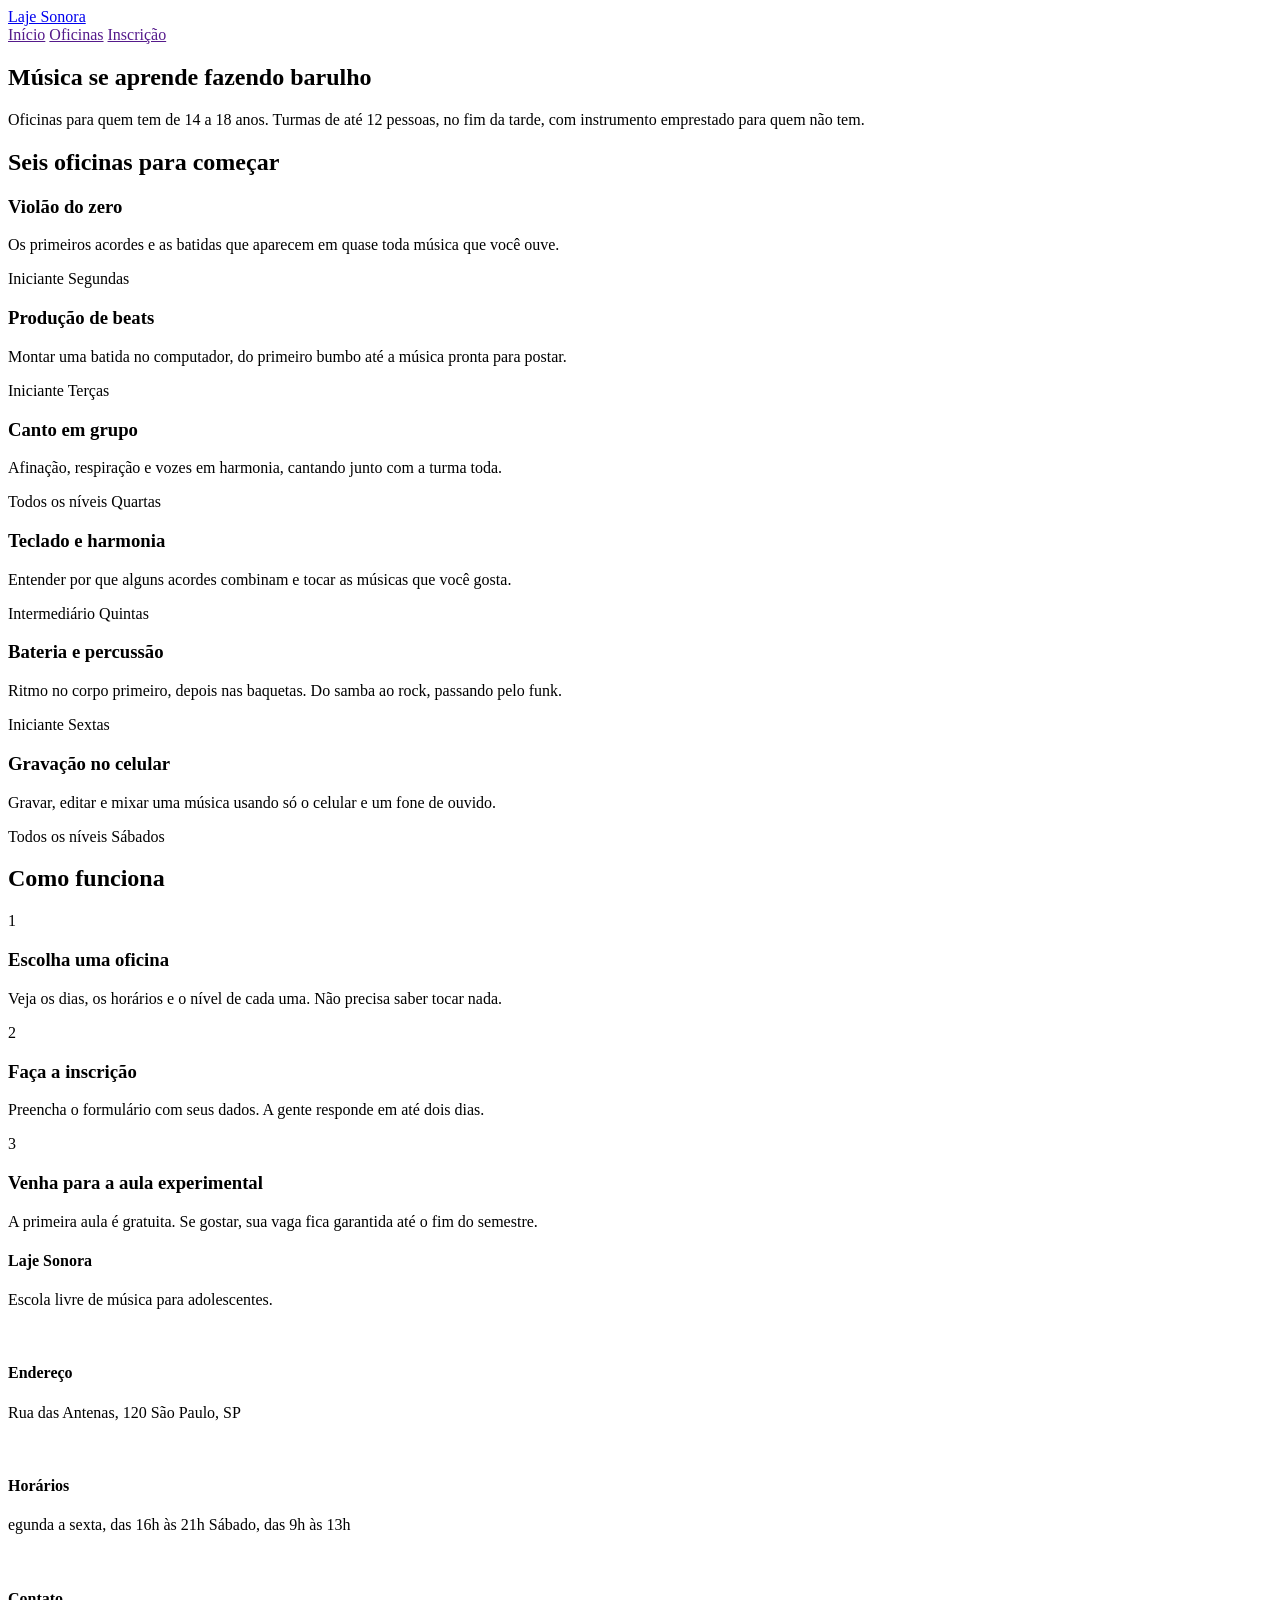
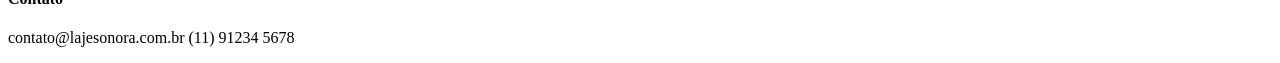
==== index.html @ 1c62aa04 "Initial commit" ====
<!DOCTYPE html>
<html lang="pt-br">
<head>
    <meta charset="UTF-8">
    <meta name="viewport" content="width=], initial-scale=1.0">
    <title>Laje Sonora</title>
    <link rel="stylesheet" href="index.css">
    <link rel="preconnect" href="https://fonts.googleapis.com">
    <link rel="preconnect" href="https://fonts.gstatic.com" crossorigin>
    <link href="https://fonts.googleapis.com/css2?family=Archivo:ital,wght@0,100..900;1,100..900&display=swap" rel="stylesheet">
    <link rel="preconnect" href="https://fonts.googleapis.com">
    <link rel="preconnect" href="https://fonts.gstatic.com" crossorigin>
    <link href="https://fonts.googleapis.com/css2?family=Big+Shoulders:opsz,wght@10..72,100..900&display=swap" rel="stylesheet">
</head>
<body>
    <header class="conteudo topo">
    <a href="index.html" class="logo">Laje Sonora</a>
    <nav class="menu">
        <a href="" class="atual">Início</a>
        <a href="">Oficinas</a>
        <a href="">Inscrição</a>
    </nav>
    </header>

    <main>
      
        <section class="conteudo cartazes">

            <div class="cartaz cartaz-principal">
                <h1>Música se aprende fazendo barulho</h1>
            </div>
            <div class="cartaz cartaz-lateral">
                <p>Oficinas para quem tem de 14 a 18 anos. Turmas de até 12 pessoas, no fim da tarde, com instrumento emprestado para quem não tem.</p>
                <a href="oficinas.html" class="botao"></a>
            </div>
    
        </section>


        <section class="conteudo secao">

            <h2 class="titulo-secao"> Seis oficinas para começar</h2>

            <div class="cards">
            <article>
                <div class="foto foto-azul">
    
                </div>
                <div class="card-texto">
                    <h3>Violão do zero</h3>
                    <p>Os primeiros acordes e as batidas que aparecem em quase toda música que você ouve.</p>
                    <div class="card-info">
                        <span>Iniciante</span>
                        <span>Segundas</span>
                    </div>
                </div>
            </article>
            <article>
                <div class="foto-amarela">
    
                </div>
                <div class="card-texto">
                    <h3>Produção de beats</h3>
                    <p>Montar uma batida no computador, do primeiro bumbo até a música pronta para postar.</p>
                    <div class="card-info">
                        <span>Iniciante</span>
                        <span>Terças</span>
                    </div>
                </div>
            </article>
            <article>
                <div class="foto-tinta">
    
                </div>
                <div class="card-texto">
                    <h3>Canto em grupo</h3>
                    <p>Afinação, respiração e vozes em harmonia, cantando junto com a turma toda.</p>
                    <div class="card-info">
                        <span>Todos os níveis</span>
                        <span>Quartas</span>
                    </div>
                </div>
            </article>
            <article>
                <div class="foto-tinta">
    
                </div>
                <div class="foto">
                    <h3>Teclado e harmonia</h3>
                    <p>Entender por que alguns acordes combinam e tocar as músicas que você gosta.</p>
                    <div class="card-info">
                        <span>Intermediário</span>
                        <span>Quintas</span>
                    </div>
                </div>
            </article>
            <article>
                <div class="foto-tinta">
    
                </div>
                <div class="foto-azul">
                    <h3>Bateria e percussão</h3>
                    <p>Ritmo no corpo primeiro, depois nas baquetas. Do samba ao rock, passando pelo funk.</p>
                    <div class="card-info">
                        <span>Iniciante</span>
                        <span>Sextas</span>
                    </div>
                </div>
            </article>
            <article>
                <div class="foto-amarela">
    
                </div>
                <div class="foto">
                    <h3>Gravação no celular</h3>
                    <p>Gravar, editar e mixar uma música usando só o celular e um fone de ouvido.</p>
                    <div class="card-info">
                        <span>Todos os níveis</span>
                        <span>Sábados</span>
                    </div>
                </div>
            </article>
            </div>
        </section >
            
        <section class="conteudo secao">

            <h2 class="titulo-secao">Como funciona</h2>

            <div class="passos">

                <div class="passo">
                    <p class="passo-numero">1</p>
                    <h3>Escolha uma oficina</h3>
                    <p>Veja os dias, os horários e o nível de cada uma. Não precisa saber tocar nada.</p>
                </div>

                <div class="passo">
                    <p class="passo-numero">2</p>
                    <h3>Faça a inscrição</h3>
                    <p>Preencha o formulário com seus dados. A gente responde em até dois dias.</p>
                </div>

                <div class="passo">
                    <p class="passo-numero">3</p>
                    <h3>Venha para a aula experimental</h3>
                    <p>A primeira aula é gratuita. Se gostar, sua vaga fica garantida até o fim do semestre.</p>
                </div>
            </div>
        </section>
    </main>

    <footer class="rodape">
        <div class="conteudo rodape-colunas">
            <div class="rodape-coluna">
                <h4>Laje Sonora</h4>
                <p>Escola livre de música para adolescentes.</p>
            </div>
<br>
            <div class="rodape-coluna">
                <h4>Endereço</h4>
                <p>Rua das Antenas, 120
                    São Paulo, SP
                </p>
            </div>
<br>
            <div class="rodape-coluna">
                <h4>Horários</h4>
                <p>egunda a sexta, das 16h às 21h
                    Sábado, das 9h às 13h
                </p>
            </div>
<br>
            <div class="rodape-coluna">
                <h4>Contato</h4>
                <p>contato@lajesonora.com.br
                    (11) 91234 5678
                </p>
            </div>
        </div>
    </footer>
</body>
</html>
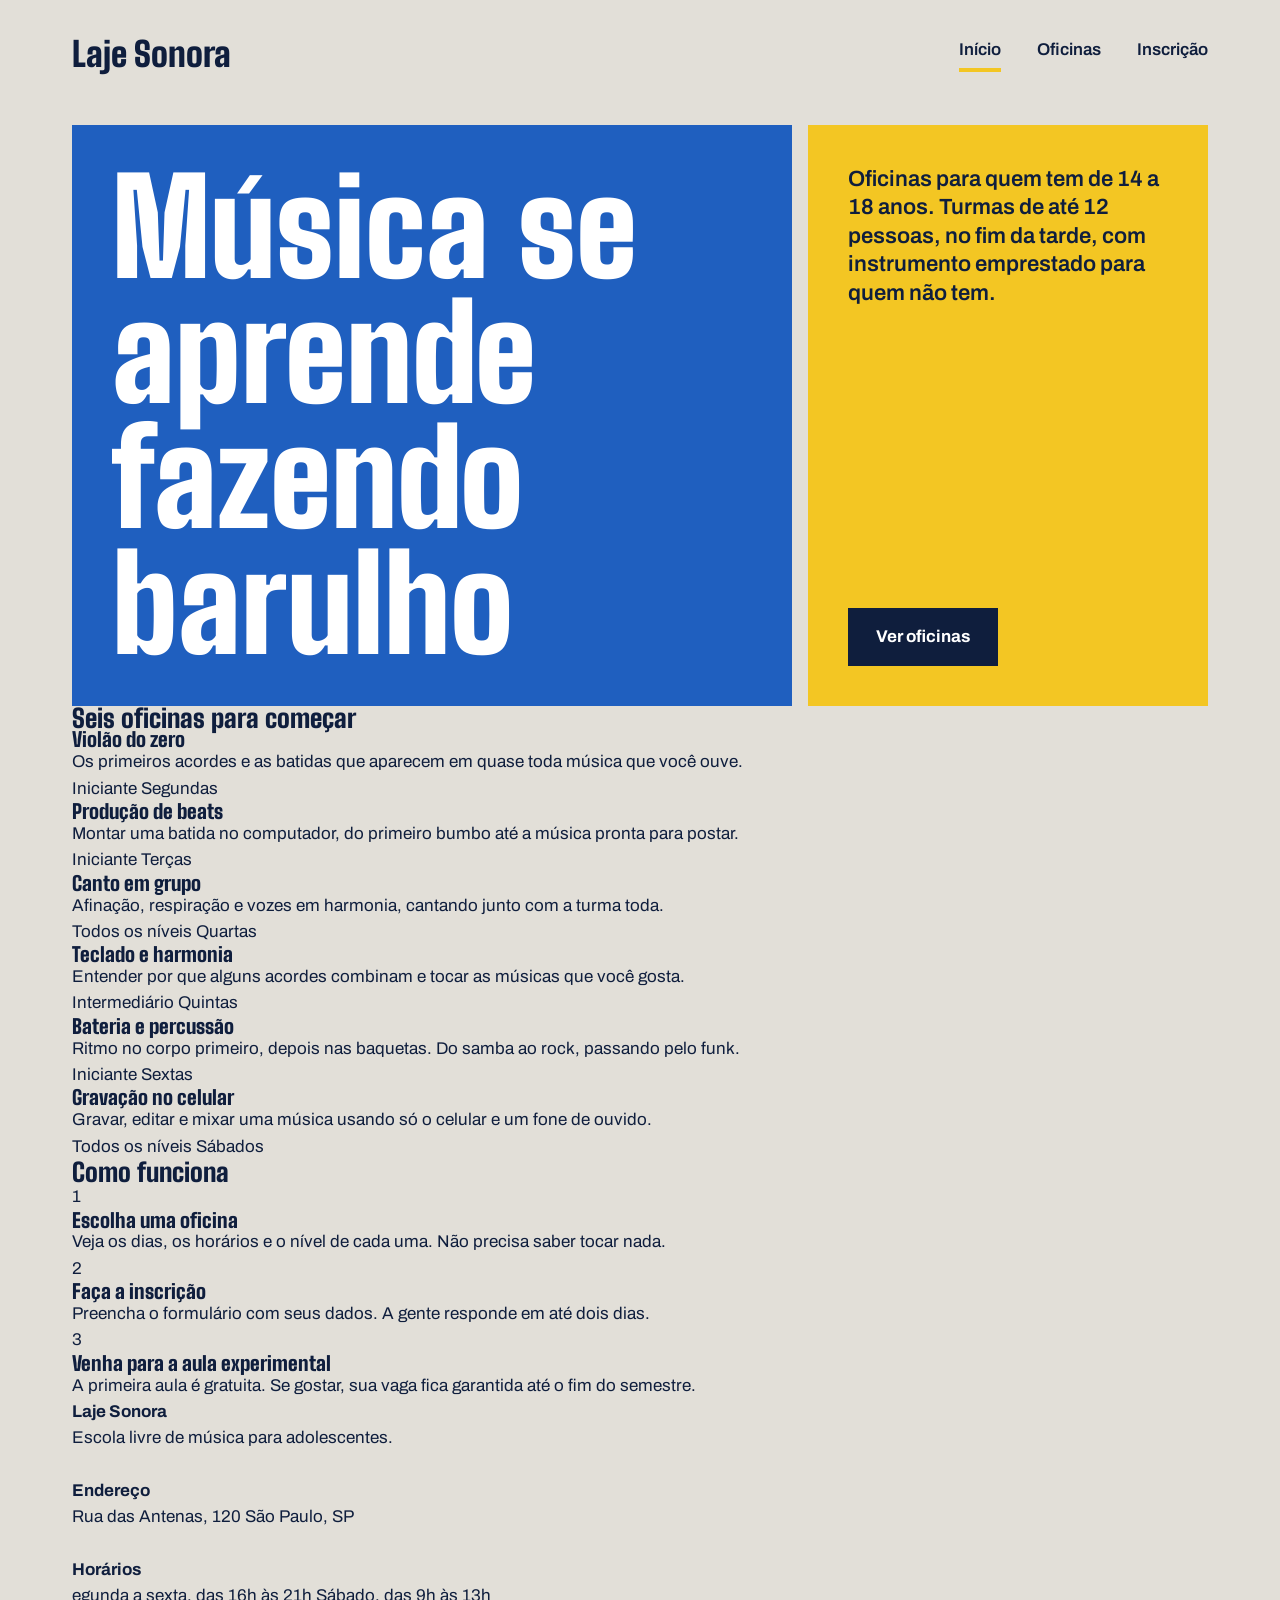
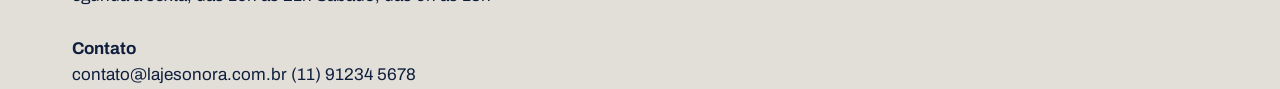
==== commit 70fbf752: "Cartazes do topo" ====
--- a/index.html
+++ b/index.html
@@ -31,7 +31,7 @@
             </div>
             <div class="cartaz cartaz-lateral">
                 <p>Oficinas para quem tem de 14 a 18 anos. Turmas de até 12 pessoas, no fim da tarde, com instrumento emprestado para quem não tem.</p>
-                <a href="oficinas.html" class="botao"></a>
+                <a href="oficinas.html" class="botao">Ver oficinas</a>
             </div>
     
         </section>
--- a/index.css
+++ b/index.css
@@ -0,0 +1,127 @@
+*{
+    margin: 0;
+    padding: 0;
+    box-sizing: border-box;
+}
+
+:root{
+    --concreto: #E2DFD8;
+    --concreto-escuro: #CBC7BE;
+    --tinta: #0F1E3D;
+    --caixa-dagua: #1F5FBF;
+    --fita: #F3C623;
+    --branco: #FFFFFF;
+
+    --fonte-cartaz: "Big Shoulders", "Arial Narrow", sans-serif;
+    --fonte-texto: "Archivo", Arial, sans-serif;
+}
+
+body{
+    background: var(--concreto);
+    color: var(--tinta);
+    font-family: var(--fonte-texto);
+    font-size: 17px;
+    line-height: 1.55;
+}
+
+a{
+    color: inherit;
+}
+
+h1, h2, h3{
+    font-family: var(--fonte-cartaz);
+    font-weight: 900;
+    line-height: 0.95;
+}
+
+.conteudo{
+    max-width: 1200px;
+    margin-inline: auto;
+    padding-inline: 32px;
+}
+
+.topo{
+    padding-block: 28px;
+    display: flex;
+    justify-content: space-between;
+    align-items: center;
+}
+
+.logo{
+    font-family: var(--fonte-cartaz);
+    font-size: 34px;
+    font-weight: 900;
+    text-decoration: none;
+}
+
+.menu{
+    display: flex;
+    gap: 36px;
+}
+
+.menu a{
+    font-weight: 600;
+    text-decoration: none;
+    padding-bottom: 4px;
+    border-bottom: 4px solid transparent;
+}
+
+.menu a:hover{
+    border-bottom-color: var(--tinta);
+}
+.menu a.atual{
+    border-bottom-color: var(--fita);
+}
+
+.cartazes{
+    margin-top: 16px;
+    display: flex;
+    gap: 16px;
+}
+
+.cartaz{
+    padding: 40px;
+}
+
+.cartaz-principal{
+    background: var(--caixa-dagua);
+    color: var(--branco);
+    flex: 2;
+
+    h1{
+        font-size: 132px;
+        max-width: 9ch;
+    }
+}
+
+.cartaz-lateral{
+    background: var(--fita);
+    flex: 1;
+    display: flex;
+    flex-direction: column;
+    justify-content: space-between;
+    gap: 32px;
+    align-items: flex-start;
+
+    p{
+        font-size: 22px;
+        font-weight: 600;
+        line-height: 1.3;
+    }
+}
+
+.botao{
+    background: var(--tinta);
+    color: var(--branco);
+    font-weight: 700;
+    text-decoration: none;
+    padding: 16px 28px;
+    border: none;
+    font-family: var(--fonte-texto);
+    font-size: 17px;
+    cursor: pointer;
+}
+
+.botao:hover{
+    background: var(--caixa-dagua);
+}
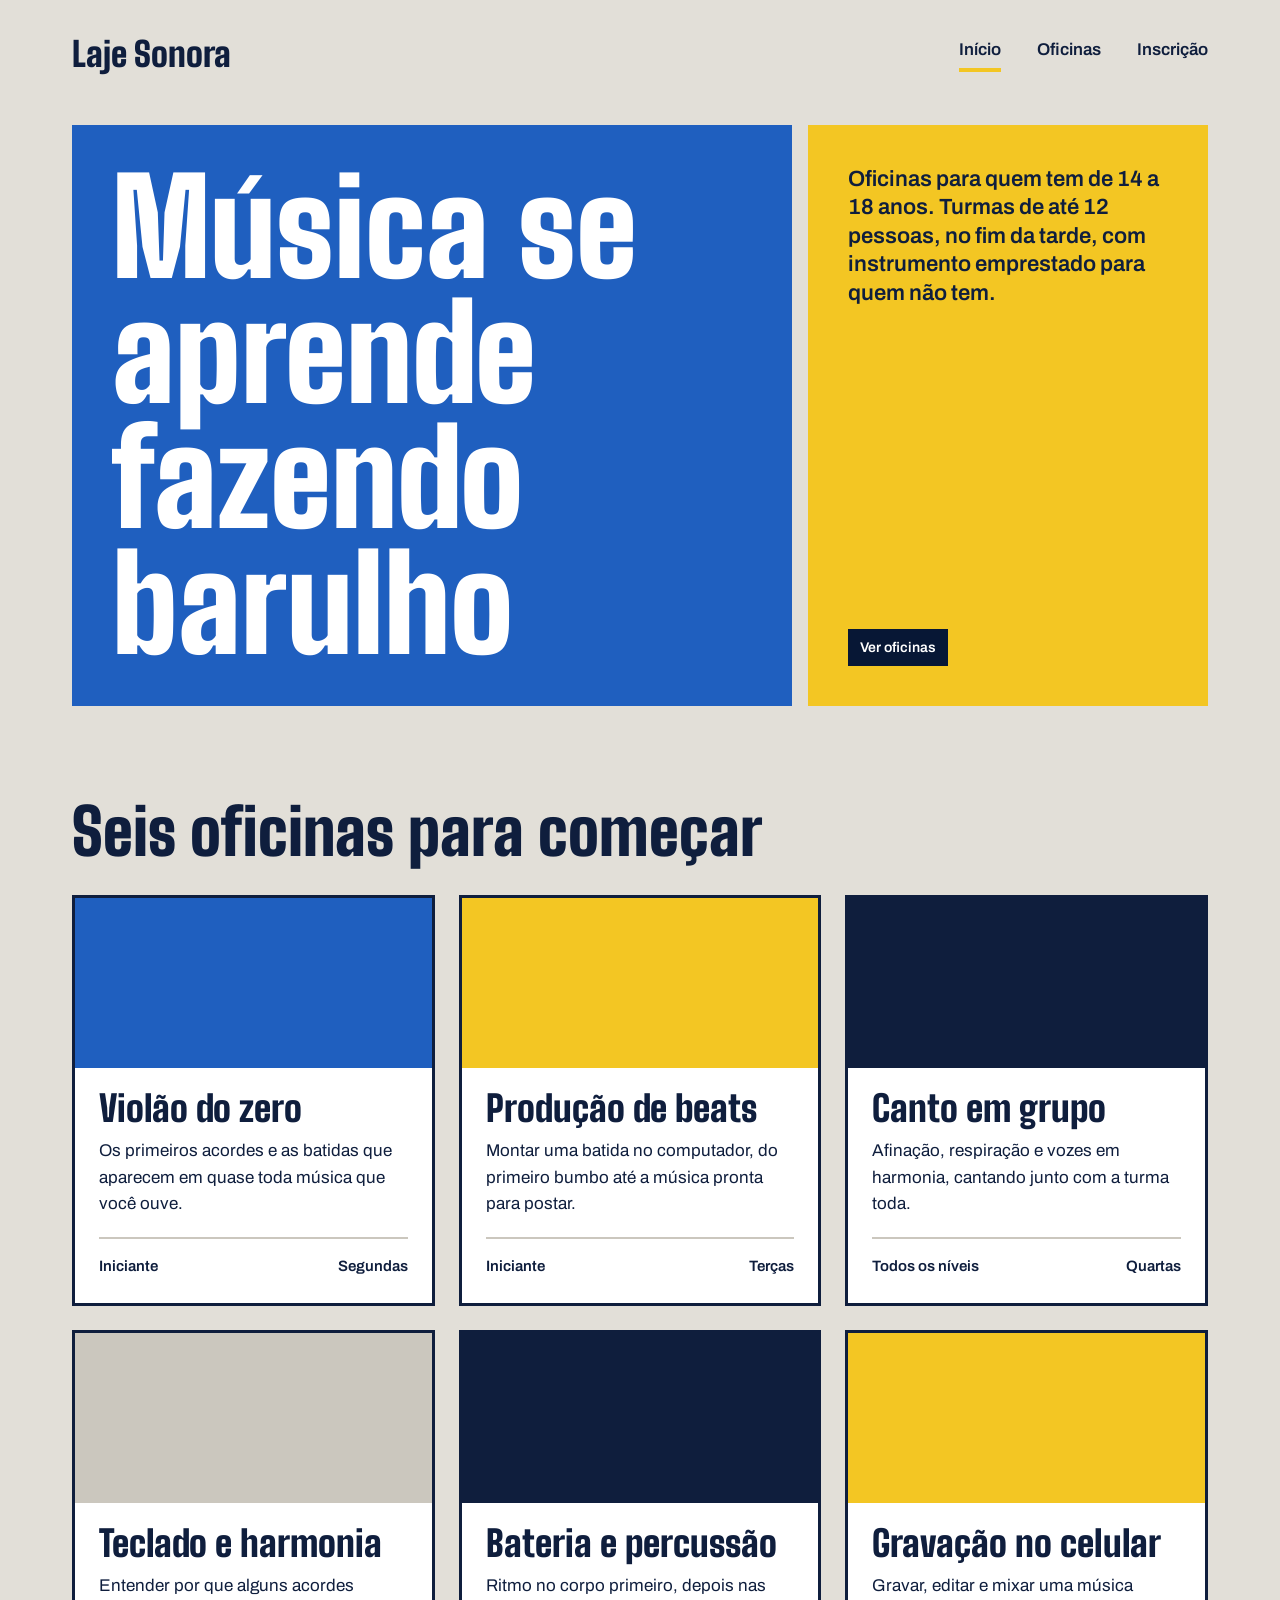
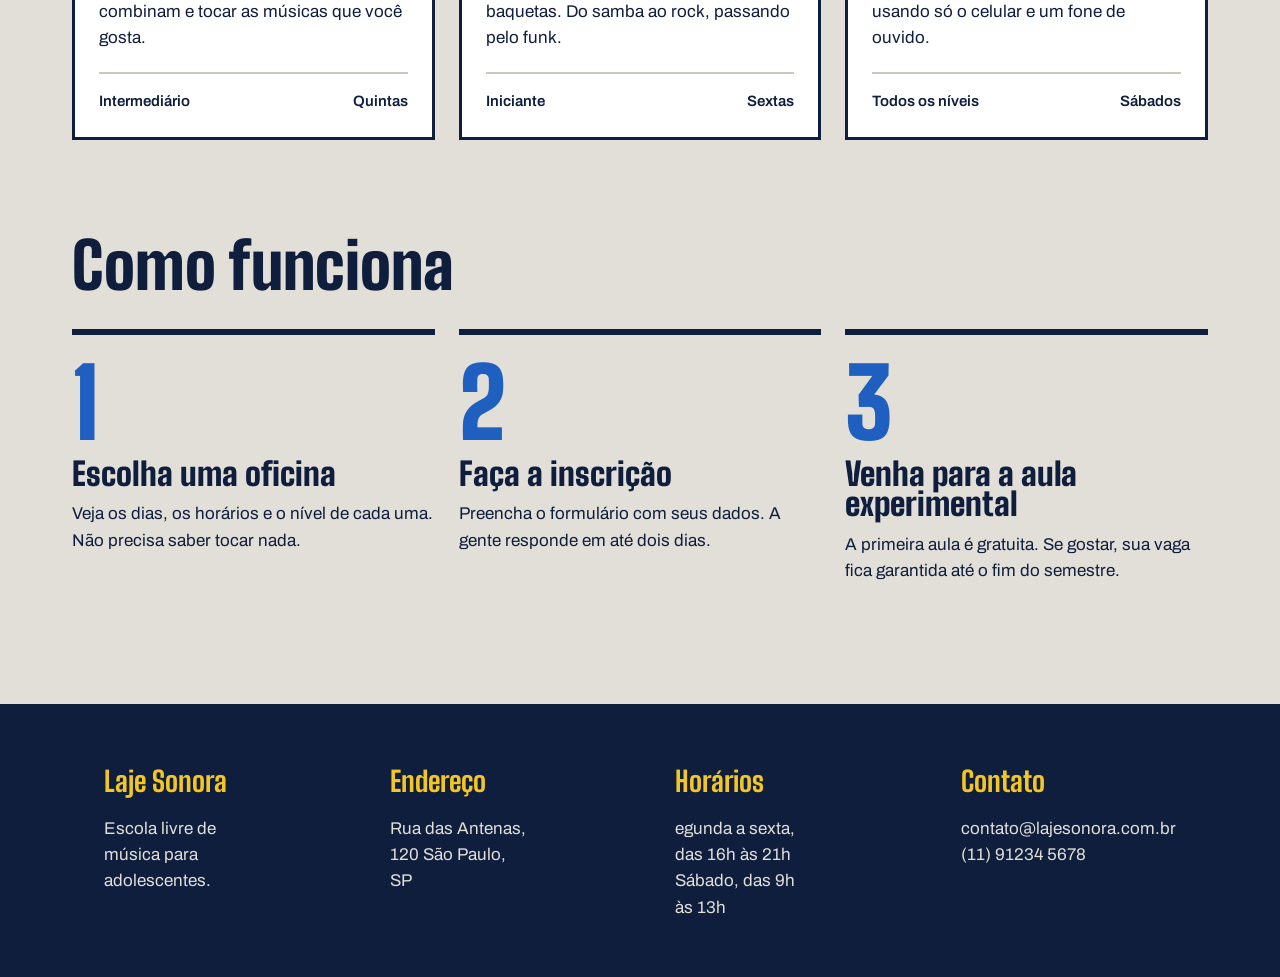
==== commit 9a706dd8: "Página inicial pronta" ====
--- a/index.html
+++ b/index.html
@@ -1,5 +1,6 @@
 <!DOCTYPE html>
 <html lang="pt-br">
+
 <head>
     <meta charset="UTF-8">
     <meta name="viewport" content="width=], initial-scale=1.0">
@@ -7,33 +8,37 @@
     <link rel="stylesheet" href="index.css">
     <link rel="preconnect" href="https://fonts.googleapis.com">
     <link rel="preconnect" href="https://fonts.gstatic.com" crossorigin>
-    <link href="https://fonts.googleapis.com/css2?family=Archivo:ital,wght@0,100..900;1,100..900&display=swap" rel="stylesheet">
+    <link href="https://fonts.googleapis.com/css2?family=Archivo:ital,wght@0,100..900;1,100..900&display=swap"
+        rel="stylesheet">
     <link rel="preconnect" href="https://fonts.googleapis.com">
     <link rel="preconnect" href="https://fonts.gstatic.com" crossorigin>
-    <link href="https://fonts.googleapis.com/css2?family=Big+Shoulders:opsz,wght@10..72,100..900&display=swap" rel="stylesheet">
+    <link href="https://fonts.googleapis.com/css2?family=Big+Shoulders:opsz,wght@10..72,100..900&display=swap"
+        rel="stylesheet">
 </head>
+
 <body>
     <header class="conteudo topo">
-    <a href="index.html" class="logo">Laje Sonora</a>
-    <nav class="menu">
-        <a href="" class="atual">Início</a>
-        <a href="">Oficinas</a>
-        <a href="">Inscrição</a>
-    </nav>
+        <a href="index.html" class="logo">Laje Sonora</a>
+        <nav class="menu">
+            <a href="" class="atual">Início</a>
+            <a href="">Oficinas</a>
+            <a href="">Inscrição</a>
+        </nav>
     </header>
 
     <main>
-      
+
         <section class="conteudo cartazes">
 
             <div class="cartaz cartaz-principal">
                 <h1>Música se aprende fazendo barulho</h1>
             </div>
             <div class="cartaz cartaz-lateral">
-                <p>Oficinas para quem tem de 14 a 18 anos. Turmas de até 12 pessoas, no fim da tarde, com instrumento emprestado para quem não tem.</p>
+                <p>Oficinas para quem tem de 14 a 18 anos. Turmas de até 12 pessoas, no fim da tarde, com instrumento
+                    emprestado para quem não tem.</p>
                 <a href="oficinas.html" class="botao">Ver oficinas</a>
             </div>
-    
+
         </section>
 
 
@@ -42,87 +47,87 @@
             <h2 class="titulo-secao"> Seis oficinas para começar</h2>
 
             <div class="cards">
-            <article>
-                <div class="foto foto-azul">
-    
-                </div>
-                <div class="card-texto">
-                    <h3>Violão do zero</h3>
-                    <p>Os primeiros acordes e as batidas que aparecem em quase toda música que você ouve.</p>
-                    <div class="card-info">
-                        <span>Iniciante</span>
-                        <span>Segundas</span>
+                <article class="card">
+                    <div class="foto foto-azul">
+
                     </div>
-                </div>
-            </article>
-            <article>
-                <div class="foto-amarela">
-    
-                </div>
-                <div class="card-texto">
-                    <h3>Produção de beats</h3>
-                    <p>Montar uma batida no computador, do primeiro bumbo até a música pronta para postar.</p>
-                    <div class="card-info">
-                        <span>Iniciante</span>
-                        <span>Terças</span>
+                    <div class="card-texto">
+                        <h3>Violão do zero</h3>
+                        <p>Os primeiros acordes e as batidas que aparecem em quase toda música que você ouve.</p>
+                        <div class="card-info">
+                            <span>Iniciante</span>
+                            <span>Segundas</span>
+                        </div>
                     </div>
-                </div>
-            </article>
-            <article>
-                <div class="foto-tinta">
-    
-                </div>
-                <div class="card-texto">
-                    <h3>Canto em grupo</h3>
-                    <p>Afinação, respiração e vozes em harmonia, cantando junto com a turma toda.</p>
-                    <div class="card-info">
-                        <span>Todos os níveis</span>
-                        <span>Quartas</span>
+                </article>
+                <article class="card">
+                    <div class=" foto foto-amarela">
+
                     </div>
-                </div>
-            </article>
-            <article>
-                <div class="foto-tinta">
-    
-                </div>
-                <div class="foto">
-                    <h3>Teclado e harmonia</h3>
-                    <p>Entender por que alguns acordes combinam e tocar as músicas que você gosta.</p>
-                    <div class="card-info">
-                        <span>Intermediário</span>
-                        <span>Quintas</span>
+                    <div class="card-texto">
+                        <h3>Produção de beats</h3>
+                        <p>Montar uma batida no computador, do primeiro bumbo até a música pronta para postar.</p>
+                        <div class="card-info">
+                            <span>Iniciante</span>
+                            <span>Terças</span>
+                        </div>
                     </div>
-                </div>
-            </article>
-            <article>
-                <div class="foto-tinta">
-    
-                </div>
-                <div class="foto-azul">
-                    <h3>Bateria e percussão</h3>
-                    <p>Ritmo no corpo primeiro, depois nas baquetas. Do samba ao rock, passando pelo funk.</p>
-                    <div class="card-info">
-                        <span>Iniciante</span>
-                        <span>Sextas</span>
+                </article>
+                <article class="card">
+                    <div class=" foto foto-tinta">
+
                     </div>
-                </div>
-            </article>
-            <article>
-                <div class="foto-amarela">
-    
-                </div>
-                <div class="foto">
-                    <h3>Gravação no celular</h3>
-                    <p>Gravar, editar e mixar uma música usando só o celular e um fone de ouvido.</p>
-                    <div class="card-info">
-                        <span>Todos os níveis</span>
-                        <span>Sábados</span>
+                    <div class="card-texto">
+                        <h3>Canto em grupo</h3>
+                        <p>Afinação, respiração e vozes em harmonia, cantando junto com a turma toda.</p>
+                        <div class="card-info">
+                            <span>Todos os níveis</span>
+                            <span>Quartas</span>
+                        </div>
                     </div>
-                </div>
-            </article>
+                </article>
+                <article class="card">
+                    <div class="foto">
+
+                    </div>
+                    <div class="card-texto">
+                        <h3>Teclado e harmonia</h3>
+                        <p>Entender por que alguns acordes combinam e tocar as músicas que você gosta.</p>
+                        <div class="card-info">
+                            <span>Intermediário</span>
+                            <span>Quintas</span>
+                        </div>
+                    </div>
+                </article>
+                <article class="card">
+                    <div class=" foto foto-tinta">
+
+                    </div>
+                    <div class="card-texto">
+                        <h3>Bateria e percussão</h3>
+                        <p>Ritmo no corpo primeiro, depois nas baquetas. Do samba ao rock, passando pelo funk.</p>
+                        <div class="card-info">
+                            <span>Iniciante</span>
+                            <span>Sextas</span>
+                        </div>
+                    </div>
+                </article>
+                <article class="card">
+                    <div class="foto foto-amarela">
+
+                    </div>
+                    <div class="card-texto">
+                        <h3>Gravação no celular</h3>
+                        <p>Gravar, editar e mixar uma música usando só o celular e um fone de ouvido.</p>
+                        <div class="card-info">
+                            <span>Todos os níveis</span>
+                            <span>Sábados</span>
+                        </div>
+                    </div>
+                </article>
             </div>
-        </section >
-            
+        </section>
+
         <section class="conteudo secao">
 
             <h2 class="titulo-secao">Como funciona</h2>
@@ -152,26 +157,26 @@
 
     <footer class="rodape">
         <div class="conteudo rodape-colunas">
-            <div class="rodape-coluna">
+            <div class="conteudo rodape-coluna">
                 <h4>Laje Sonora</h4>
                 <p>Escola livre de música para adolescentes.</p>
             </div>
-<br>
-            <div class="rodape-coluna">
+            <br>
+            <div class="conteudo rodape-coluna">
                 <h4>Endereço</h4>
                 <p>Rua das Antenas, 120
                     São Paulo, SP
                 </p>
             </div>
-<br>
-            <div class="rodape-coluna">
+            <br>
+            <div class="conteudo rodape-coluna">
                 <h4>Horários</h4>
                 <p>egunda a sexta, das 16h às 21h
                     Sábado, das 9h às 13h
                 </p>
             </div>
-<br>
-            <div class="rodape-coluna">
+            <br>
+            <div class="conteudo rodape-coluna">
                 <h4>Contato</h4>
                 <p>contato@lajesonora.com.br
                     (11) 91234 5678
@@ -180,4 +185,5 @@
         </div>
     </footer>
 </body>
+
 </html>
--- a/index.css
+++ b/index.css
@@ -1,10 +1,10 @@
-*{
+* {
     margin: 0;
     padding: 0;
     box-sizing: border-box;
 }
 
-:root{
+:root {
     --concreto: #E2DFD8;
     --concreto-escuro: #CBC7BE;
     --tinta: #0F1E3D;
@@ -16,7 +16,7 @@
     --fonte-texto: "Archivo", Arial, sans-serif;
 }
 
-body{
+body {
     background: var(--concreto);
     color: var(--tinta);
     font-family: var(--fonte-texto);
@@ -24,77 +24,81 @@
     line-height: 1.55;
 }
 
-a{
+a {
     color: inherit;
 }
 
-h1, h2, h3{
+h1,
+h2,
+h3 {
     font-family: var(--fonte-cartaz);
     font-weight: 900;
     line-height: 0.95;
 }
 
-.conteudo{
+.conteudo {
     max-width: 1200px;
     margin-inline: auto;
     padding-inline: 32px;
 }
 
-.topo{
+.topo {
     padding-block: 28px;
     display: flex;
     justify-content: space-between;
     align-items: center;
 }
 
-.logo{
+.logo {
     font-family: var(--fonte-cartaz);
     font-size: 34px;
     font-weight: 900;
     text-decoration: none;
 }
 
-.menu{
+.menu {
     display: flex;
     gap: 36px;
 }
 
-.menu a{
+.menu a {
     font-weight: 600;
     text-decoration: none;
     padding-bottom: 4px;
     border-bottom: 4px solid transparent;
 }
 
-.menu a:hover{
+.menu a:hover {
     border-bottom-color: var(--tinta);
 }
-.menu a.atual{
+
+.menu a.atual {
     border-bottom-color: var(--fita);
 }
 
-.cartazes{
+.cartazes {
     margin-top: 16px;
     display: flex;
     gap: 16px;
 }
 
-.cartaz{
+.cartaz {
     padding: 40px;
 }
 
-.cartaz-principal{
+.cartaz-principal {
     background: var(--caixa-dagua);
     color: var(--branco);
     flex: 2;
 
-    h1{
+
+    h1 {
         font-size: 132px;
         max-width: 9ch;
     }
 }
 
-.cartaz-lateral{
+.cartaz-lateral {
     background: var(--fita);
     flex: 1;
     display: flex;
@@ -103,25 +107,134 @@
     gap: 32px;
     align-items: flex-start;
 
-    p{
+    p {
         font-size: 22px;
         font-weight: 600;
         line-height: 1.3;
     }
 }
 
-.botao{
+.botao {
+    display: inline-block;
+    background-color: #071735;
+    color: #FFFFFF;
+    text-decoration: none;
+    padding: 8px 12px;
+    font-size: 14px;
+    font-weight: 600;
+    border: none;
+    cursor: pointer;
+}
+
+.botao:hover {
+    background: var(--caixa-dagua);
+}
+
+.secao {
+    margin-top: 96px;
+}
+
+.titulo-secao {
+    font-size: 64px;
+    margin-bottom: 32px;
+}
+
+.cards {
+    display: flex;
+    flex-wrap: wrap;
+    gap: 24px;
+}
+
+.card {
+    background: var(--branco);
+    border: 3px solid var(--tinta);
+    flex: 1 1 340px;
+}
+
+.card .foto {
+    height: 170px;
+}
+
+.foto {
+    background: var(--concreto-escuro);
+}
+
+.foto-azul {
+    background: var(--caixa-dagua);
+}
+
+.foto-amarela {
+    background: var(--fita);
+}
+
+.foto-tinta {
     background: var(--tinta);
-    color: var(--branco);
-    font-weight: 700;
-    text-decoration: none;
-    padding: 16px 28px;
-    border: none;
-    font-family: var(--fonte-texto);
-    font-size: 17px;
-    cursor: pointer;
-}
-
-.botao:hover{
-    background: var(--caixa-dagua);
-}+}
+
+.card-texto {
+    padding: 24px;
+}
+
+.card h3 {
+    font-size: 36px;
+    margin-bottom: 12px;
+}
+
+.card-info {
+    margin-top: 20px;
+    padding-top: 16px;
+    border-top: 2px solid var(--concreto-escuro);
+    font-weight: 600;
+    font-size: 15px;
+
+    display: flex;
+    justify-content: space-between;
+}
+
+.passos {
+    display: flex;
+    gap: 24px;
+}
+
+.passo {
+    border-top: 6px solid var(--tinta);
+    padding-top: 20px;
+    flex: 1;
+}
+
+.passo-numero {
+    font-family: var(--fonte-cartaz);
+    font-size: 96px;
+    font-weight: 900;
+    line-height: 1;
+    color: var(--caixa-dagua);
+}
+
+.passo h3 {
+    font-size: 32px;
+    margin-block: 8px 12px;
+}
+
+.rodape {
+    margin-top: 120px;
+    background: var(--tinta);
+    color: var(--concreto);
+    padding-block: 56px;
+}
+
+.rodape-colunas {
+    display: flex;
+    gap: 40px;
+}
+
+.rodape-coluna {
+    flex: 1;
+}
+
+.rodape h4 {
+    font-family: var(--fonte-cartaz);
+    font-size: 28px;
+    color: var(--fita);
+    margin-bottom: 12px;
+}
+    
